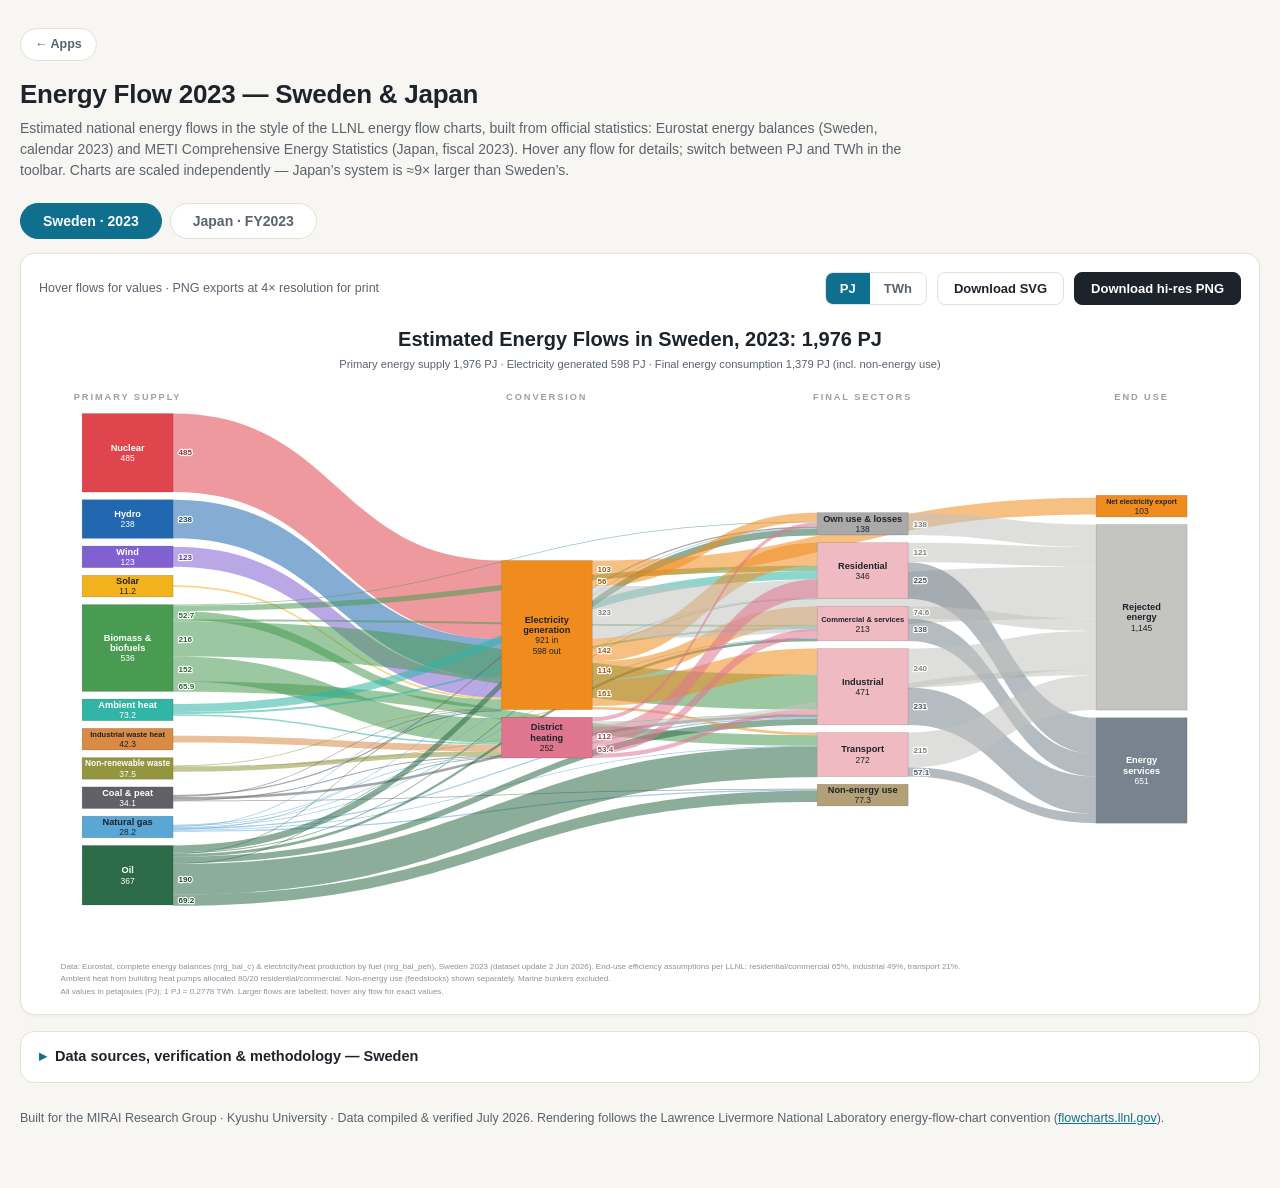
==== mirai-energy-sankey/index.html @ ab762c07 "Roman Selyanchyn — academic CV and static web projects Data-driven personal academic site: a CV gene" ====
<!DOCTYPE html>
<html lang="en">
<head>
<meta charset="UTF-8">
<meta name="viewport" content="width=device-width, initial-scale=1.0">
<title>Energy Flow 2023 — Sweden &amp; Japan · Sankey Diagrams</title>
<style>
  :root{
    --ink:#1d232a; --ink-soft:#5a636e; --bg:#f7f6f2; --card:#ffffff;
    --line:#e4e1d8; --accent:#0f6f8e;
    --f-ui:-apple-system,BlinkMacSystemFont,"Segoe UI",Roboto,"Helvetica Neue",Arial,sans-serif;
  }
  *{box-sizing:border-box;margin:0;padding:0}
  body{background:var(--bg);color:var(--ink);font-family:var(--f-ui);line-height:1.5;padding:28px 20px 60px}
  .wrap{max-width:1480px;margin:0 auto}
  header.page .back-link{
    display:inline-block;font-size:12.5px;font-weight:600;text-decoration:none;
    padding:6px 14px;border-radius:999px;border:1px solid var(--line);
    background:var(--card);color:var(--ink-soft);margin-bottom:14px;transition:all .15s;
  }
  header.page .back-link:hover{border-color:var(--accent);color:var(--accent)}
  header.page h1{font-size:26px;font-weight:700;letter-spacing:-.01em}
  header.page p.sub{color:var(--ink-soft);font-size:14px;margin-top:4px;max-width:900px}
  .tabs{display:flex;gap:8px;margin:22px 0 14px}
  .tabs button{
    font-family:var(--f-ui);font-size:14px;font-weight:600;padding:9px 22px;border-radius:999px;
    border:1px solid var(--line);background:var(--card);color:var(--ink-soft);cursor:pointer;
    transition:all .15s;
  }
  .tabs button:hover{border-color:var(--accent);color:var(--accent)}
  .tabs button.on{background:var(--accent);border-color:var(--accent);color:#fff}
  .panel{display:none}
  .panel.on{display:block}
  .card{background:var(--card);border:1px solid var(--line);border-radius:14px;padding:18px 18px 10px;box-shadow:0 1px 3px rgba(30,30,20,.05)}
  .toolbar{display:flex;gap:10px;align-items:center;justify-content:flex-end;margin-bottom:6px;flex-wrap:wrap}
  .toolbar .hint{margin-right:auto;color:var(--ink-soft);font-size:12.5px}
  .toolbar button{
    font-family:var(--f-ui);font-size:13px;font-weight:600;padding:8px 16px;border-radius:8px;cursor:pointer;
    border:1px solid var(--line);background:#fff;color:var(--ink);transition:all .15s;
  }
  .toolbar button.primary{background:var(--ink);color:#fff;border-color:var(--ink)}
  .toolbar button:hover{transform:translateY(-1px);box-shadow:0 2px 6px rgba(0,0,0,.12)}
  .units{display:inline-flex;border:1px solid var(--line);border-radius:8px;overflow:hidden}
  .units button{border:none;border-radius:0;padding:8px 14px;font-weight:600;color:var(--ink-soft);background:#fff}
  .units button:hover{transform:none;box-shadow:none;color:var(--accent)}
  .units button.on{background:var(--accent);color:#fff}
  svg.sankey{width:100%;height:auto;display:block}
  .tip{
    position:fixed;pointer-events:none;z-index:50;display:none;max-width:330px;
    background:rgba(22,26,30,.94);color:#fff;font-size:12.5px;line-height:1.45;
    padding:8px 11px;border-radius:8px;box-shadow:0 4px 14px rgba(0,0,0,.25);
  }
  .tip b{font-size:13px}
  details.method{margin-top:16px;background:var(--card);border:1px solid var(--line);border-radius:14px;padding:0}
  details.method summary{
    cursor:pointer;font-weight:600;font-size:14.5px;padding:14px 18px;list-style:none;display:flex;align-items:center;gap:8px;
  }
  details.method summary::before{content:"▸";transition:transform .15s;color:var(--accent)}
  details.method[open] summary::before{transform:rotate(90deg)}
  details.method .inner{padding:2px 22px 20px;font-size:13.5px;color:#333a42}
  details.method h3{font-size:13px;text-transform:uppercase;letter-spacing:.06em;color:var(--ink-soft);margin:16px 0 6px}
  details.method table{border-collapse:collapse;margin:6px 0 4px;font-size:13px}
  details.method td,details.method th{border:1px solid var(--line);padding:5px 12px;text-align:left}
  details.method th{background:#f3f1ea;font-weight:600}
  details.method td.num{text-align:right;font-variant-numeric:tabular-nums}
  details.method ul{margin:4px 0 4px 20px}
  details.method li{margin:3px 0}
  details.method a{color:var(--accent)}
  footer{margin-top:26px;color:var(--ink-soft);font-size:12.5px}
</style>
</head>
<body>
<div class="wrap">

<header class="page">
  <a class="back-link" href="../apps.html">&larr; Apps</a>
  <h1>Energy Flow 2023 — Sweden &amp; Japan</h1>
  <p class="sub">Estimated national energy flows in the style of the LLNL energy flow charts,
  built from official statistics: Eurostat energy balances (Sweden, calendar 2023) and METI
  Comprehensive Energy Statistics (Japan, fiscal 2023). Hover any flow for details; switch between
  PJ and TWh in the toolbar. Charts are scaled independently — Japan’s system is ≈9× larger than Sweden’s.</p>
</header>

<nav class="tabs">
  <button id="tab-se" class="on" onclick="showTab('se')">Sweden · 2023</button>
  <button id="tab-jp" onclick="showTab('jp')">Japan · FY2023</button>
</nav>

<!-- ═══════════ SWEDEN ═══════════ -->
<div class="panel on" id="panel-se">
  <div class="card">
    <div class="toolbar">
      <span class="hint">Hover flows for values · PNG exports at 4× resolution for print</span>
      <div class="units" role="group" aria-label="Units">
        <button class="unit-btn on" data-unit="PJ" onclick="setUnit('PJ')">PJ</button>
        <button class="unit-btn" data-unit="TWh" onclick="setUnit('TWh')">TWh</button>
      </div>
      <button onclick="downloadSVG('se')">Download SVG</button>
      <button class="primary" onclick="downloadPNG('se')">Download hi-res PNG</button>
    </div>
    <div id="chart-se"></div>
  </div>

  <details class="method">
    <summary>Data sources, verification &amp; methodology — Sweden</summary>
    <div class="inner">
      <h3>Sources</h3>
      <ul>
        <li>Eurostat, <a href="https://ec.europa.eu/eurostat/databrowser/view/nrg_bal_c/default/table" target="_blank">Complete energy balances (nrg_bal_c)</a>, Sweden, 2023, TJ — final consumption, transformation inputs, losses, trade.</li>
        <li>Eurostat, <a href="https://ec.europa.eu/eurostat/databrowser/view/nrg_bal_peh/default/table" target="_blank">Production of electricity and derived heat by fuel (nrg_bal_peh)</a>, Sweden, 2023, TJ.</li>
        <li>Values retrieved from the Eurostat API, dataset update of 2 June 2026.</li>
      </ul>
      <h3>Key verified figures</h3>
      <table>
        <tr><th>Quantity</th><th>Value</th><th>Check</th></tr>
        <tr><td>Gross electricity production</td><td class="num">597,935 TJ = 166.1 TWh</td><td>IEA: ~166 TWh ✓</td></tr>
        <tr><td>… of which nuclear / hydro / wind / solar</td><td class="num">48.5 / 66.2 / 34.2 / 3.1 TWh</td><td>Energimyndigheten ✓</td></tr>
        <tr><td>Net electricity export</td><td class="num">102,571 TJ = 28.5 TWh</td><td>Svenska kraftnät: ~29 TWh ✓</td></tr>
        <tr><td>Gross district-heat production</td><td class="num">217,869 TJ = 60.5 TWh</td><td>Energiföretagen: ~56–60 TWh ✓</td></tr>
        <tr><td>Final energy consumption (energy use)</td><td class="num">1,301,926 TJ = 1,302 PJ</td><td>internally balanced ✓</td></tr>
        <tr><td>Final consumption incl. non-energy use</td><td class="num">1,379,239 TJ = 1,379 PJ</td><td>internally balanced ✓</td></tr>
      </table>
      <p>Electricity balance closes exactly: 597,935 (gross) = 433,141 (final sectors) + 102,571 (net export)
      + 55,966 (own use &amp; grid losses) + 6,257 (to district-heat heat pumps). District heat closes exactly:
      217,869 = 192,612 (sectors) + 25,257 (own use &amp; distribution losses).</p>
      <h3>Comparison with the IEA energy Sankey (iea.org/sankey)</h3>
      <p>The IEA shows a total energy supply (TES) of 1,892 PJ for Sweden 2023 vs. 1,976 PJ here. The two
      agree almost perfectly where conventions coincide; the differences are accounting conventions, not data:</p>
      <ul>
        <li>Per fuel, IEA vs. this chart (PJ): biofuels &amp; waste 573.5 vs. 573.5 (identical); hydro 238.3 vs. 238.5;
        wind + solar + other 177.1 vs. 176.8; oil 373.5 vs. 367.5; gas 30.1 vs. 28.2.</li>
        <li><b>Nuclear:</b> IEA imputes a fixed 33% reactor efficiency (→ 529 PJ primary); Eurostat reports the
        actual Swedish reactor heat, ~36% (→ 485 PJ here). Both correspond to the same 48.5 TWh of electricity.</li>
        <li><b>Electricity exports:</b> the IEA headline TES nets out net exports (−103 PJ); this chart draws
        them as an explicit flow instead. IEA’s own by-source total is 1,983 PJ — within 0.3% of this chart.</li>
        <li><b>Coal:</b> IEA reports supply (62 PJ, incl. stock changes and the steelworks coke/blast-furnace-gas
        chain); this chart shows use (34 PJ) with the remainder inside “Own use &amp; losses”.</li>
      </ul>
      <h3>Methodology &amp; assumptions</h3>
      <ul>
        <li>Layout and end-use efficiencies follow LLNL conventions: residential &amp; commercial 65%, industry 49%, transport 21% (“energy services” vs. “rejected energy”).</li>
        <li>CHP fuel inputs are split between the electricity and district-heat boxes in proportion to each fuel’s gross electricity vs. heat output.</li>
        <li>“Commercial &amp; services” includes public services, agriculture, forestry and fishing.</li>
        <li>Ambient heat (73.2 PJ): 9.9 PJ enters district heating via large heat pumps (Eurostat); the 63.3 PJ captured by building heat pumps is reported by Eurostat under “non-specified” and is allocated here 80% residential / 20% commercial.</li>
        <li>“Industrial waste heat &amp; other” = Eurostat fuel class X9900 feeding district heating (flue-gas condensation, excess industrial heat).</li>
        <li>“Coal &amp; peat” includes manufactured gases (coke-oven/blast-furnace gas) and peat. “Biomass” includes renewable municipal waste and transport biofuels; non-renewable waste is shown separately.</li>
        <li>Refinery/energy-branch own use appears as “Own use &amp; losses”. Non-energy use (feedstocks, lubricants, bitumen) is shown as a separate terminal. International aviation is included in transport; marine bunkers are excluded (Eurostat convention).</li>
      </ul>
    </div>
  </details>
</div>

<!-- ═══════════ JAPAN ═══════════ -->
<div class="panel" id="panel-jp">
  <div class="card">
    <div class="toolbar">
      <span class="hint">Hover flows for values · PNG exports at 4× resolution for print</span>
      <div class="units" role="group" aria-label="Units">
        <button class="unit-btn on" data-unit="PJ" onclick="setUnit('PJ')">PJ</button>
        <button class="unit-btn" data-unit="TWh" onclick="setUnit('TWh')">TWh</button>
      </div>
      <button onclick="downloadSVG('jp')">Download SVG</button>
      <button class="primary" onclick="downloadPNG('jp')">Download hi-res PNG</button>
    </div>
    <div id="chart-jp"></div>
  </div>

  <details class="method">
    <summary>Data sources, verification &amp; methodology — Japan</summary>
    <div class="inner">
      <h3>Sources</h3>
      <ul>
        <li>METI / Agency for Natural Resources and Energy, <a href="https://www.enecho.meti.go.jp/statistics/total_energy/results.html" target="_blank">総合エネルギー統計 — Comprehensive Energy Statistics</a>, FY2023 energy balance table (確報, energy-unit table, TJ), file <code>stte_2023.xlsx</code>.</li>
        <li>Press release of 25 Apr 2025: <a href="https://www.meti.go.jp/press/2025/04/20250425004/20250425004.html" target="_blank">令和5年度（2023年度）エネルギー需給実績（確報）</a>.</li>
      </ul>
      <h3>Key verified figures</h3>
      <table>
        <tr><th>Quantity</th><th>Value</th><th>Check vs. METI</th></tr>
        <tr><td>Domestic primary energy supply (国内供給)</td><td class="num">17,557,652 TJ = 17,558 PJ</td><td>17,575 PJ (pre-revision) ✓</td></tr>
        <tr><td>Final energy consumption (incl. non-energy)</td><td class="num">11,509,459 TJ = 11,509 PJ</td><td>11,515 PJ ✓</td></tr>
        <tr><td>… households / transport / business &amp; industry</td><td class="num">1,697 / 2,780 / 7,032 PJ</td><td>1,702 / 2,780 / 7,033 PJ ✓</td></tr>
        <tr><td>Electricity generated (utility + auto, net of pumping)</td><td class="num">3,565,033 TJ ≈ 990 TWh</td><td>row #240000+#250000 ✓</td></tr>
      </table>
      <p>Electricity balance closes exactly: 3,565,033 = 3,150,952 (final sectors) + 194,699 (own use)
      + 175,617 (T&amp;D losses) + 3,629 (to heat supply) + 40,136 (statistical difference).</p>
      <h3>Comparison with the IEA energy Sankey (iea.org/sankey)</h3>
      <p>The IEA shows a total energy supply (TES) of 15,844 PJ for Japan (calendar 2023) vs. 17,558 PJ here
      (METI, fiscal 2023). The ≈1,714 PJ gap is fully explained by four convention differences —
      neither figure is wrong:</p>
      <ul>
        <li><b>Calorific basis (≈ +970 PJ):</b> METI books all fuels at gross calorific value (HHV);
        IEA uses net (LHV). This inflates gas ≈ +354 PJ, oil ≈ +409 PJ, coal ≈ +204 PJ relative to IEA.
        Japanese national statistics are always a few percent above IEA figures for this reason.</li>
        <li><b>Renewable electricity accounting (≈ +916 PJ):</b> METI converts hydro/solar/wind electricity
        to “primary equivalent” by dividing by the average fossil-plant efficiency (implied factor 41.8%:
        IEA hydro 271 PJ actual electricity vs. 648 PJ here). IEA counts these 1:1. Partly offset by nuclear
        (METI actual ~38.5% heat → 724 PJ vs. IEA fixed 33% → 917 PJ; −193 PJ) and geothermal (IEA imputes
        10% efficiency; −93 PJ).</li>
        <li><b>Recovered energy (≈ +273 PJ):</b> METI counts recovered industrial waste heat and electricity
        (未活用エネルギー) as primary supply; IEA does not.</li>
        <li><b>Fiscal vs. calendar year</b> plus LHV conversion of biomass/waste: the remainder (≈ −150 PJ).</li>
      </ul>
      <p>Consequence of the substitution method: ≈0.9 EJ of the “rejected energy” leaving the electricity box
      is an accounting artifact for hydro/solar/wind rather than physical waste heat — the same convention
      LLNL uses in its U.S. chart.</p>
      <h3>Methodology &amp; assumptions</h3>
      <ul>
        <li>Layout and end-use efficiencies follow LLNL conventions: residential &amp; commercial 65%, industry 49%, transport 21%.</li>
        <li>“Electricity generation” merges utility power (事業用発電, incl. pumped-storage losses) and auto-producers (自家用発電 — includes most rooftop/on-site solar PV).</li>
        <li>“Steam &amp; heat supply” merges industrial auto-steam boilers (自家用蒸気, 933 PJ) and district heat-supply business (熱供給, 32 PJ); its output flows mostly back to manufacturing.</li>
        <li>“Industrial” = manufacturing + agriculture, mining and construction (#610000+#620000); “Commercial &amp; services” = 業務他 (#650000).</li>
        <li>“Waste &amp; recovered energy” = 未活用エネルギー (refuse-fired power, waste tires/plastics, recovered industrial heat).</li>
        <li>City gas is shown inside the natural-gas band; the ≈163 PJ of LPG/refinery feed blended into city gas is allocated proportionally to the oil band’s deliveries.</li>
        <li>Non-energy use (naphtha and other feedstocks, 1,234 PJ) is a separate terminal. “Own use &amp; losses” bundles energy-industry own use (coke ovens, refineries), stock changes and the statistical difference.</li>
        <li>Nuclear, hydro, geothermal and PV inputs use METI primary-equivalent accounting (thermal input for nuclear/geothermal; generated electricity for hydro/PV/wind).</li>
      </ul>
    </div>
  </details>
</div>

<footer>
  Built for the MIRAI Research Group · Kyushu University · Data compiled &amp; verified July 2026.
  Rendering follows the Lawrence Livermore National Laboratory energy-flow-chart convention
  (<a href="https://flowcharts.llnl.gov" target="_blank" style="color:var(--accent)">flowcharts.llnl.gov</a>).
</footer>

</div>
<div class="tip" id="tip"></div>

<script>
"use strict";

/* ══════════════════════════════════════════════════════════════════
   DATA — all values in TJ, taken from official statistics.
   Sweden : Eurostat nrg_bal_c + nrg_bal_peh, geo=SE, 2023 (API, update 2026-06-02)
   Japan  : METI 総合エネルギー統計 FY2023 確報, energy-unit balance table (stte_2023.xlsx)
   Every node balances: sum(in) = sum(out) exactly (see methodology panels).
   ══════════════════════════════════════════════════════════════════ */

const COLORS = {
  nuclear:"#e0454e", hydro:"#2268b0", wind:"#8161d1", solar:"#f2b21c",
  geo:"#a2643a", bio:"#4a9b52", amb:"#31b5a6", wh:"#d98a45",
  wst:"#94953f", coal:"#606066", gas:"#5aa7d6", oil:"#2c6b47",
  elec:"#f08c1e", heat:"#e07590", own:"#a9a9a9",
  rej:"#c4c4c0", svc:"#77848f", ne:"#b3a077", exp:"#f08c1e"
};

const DATA = {

se: {
  title: "Estimated Energy Flows in Sweden, 2023",
  source: "Data: Eurostat, complete energy balances (nrg_bal_c) & electricity/heat production by fuel (nrg_bal_peh), Sweden 2023 (dataset update 2 Jun 2026). " +
          "End-use efficiency assumptions per LLNL: residential/commercial 65%, industrial 49%, transport 21%.",
  note: "Ambient heat from building heat pumps allocated 80/20 residential/commercial. Non-energy use (feedstocks) shown separately. Marine bunkers excluded.",
  file: "Sweden_Energy_Flow_2023",
  nodes: [
    {id:"nuclear", label:"Nuclear",                    col:0, color:COLORS.nuclear},
    {id:"hydro",   label:"Hydro",                      col:0, color:COLORS.hydro},
    {id:"wind",    label:"Wind",                       col:0, color:COLORS.wind},
    {id:"solar",   label:"Solar",                      col:0, color:COLORS.solar},
    {id:"bio",     label:"Biomass & biofuels",         col:0, color:COLORS.bio},
    {id:"amb",     label:"Ambient heat",               col:0, color:COLORS.amb},
    {id:"wh",      label:"Industrial waste heat",      col:0, color:COLORS.wh},
    {id:"wst",     label:"Non-renewable waste",        col:0, color:COLORS.wst},
    {id:"coal",    label:"Coal & peat",                col:0, color:COLORS.coal},
    {id:"gas",     label:"Natural gas",                col:0, color:COLORS.gas},
    {id:"oil",     label:"Oil",                        col:0, color:COLORS.oil},
    {id:"elec",    label:"Electricity generation",     col:1, color:COLORS.elec, box:true},
    {id:"dh",      label:"District heating",           col:1, color:COLORS.heat, box:true},
    {id:"own",     label:"Own use & losses",           col:2, color:COLORS.own,  box:true},
    {id:"res",     label:"Residential",                col:2, color:"#f0bac2", box:true, eff:0.65},
    {id:"com",     label:"Commercial & services",      col:2, color:"#f0bac2", box:true, eff:0.65},
    {id:"ind",     label:"Industrial",                 col:2, color:"#f0bac2", box:true, eff:0.49},
    {id:"tpt",     label:"Transport",                  col:2, color:"#f0bac2", box:true, eff:0.21},
    {id:"ne",      label:"Non-energy use",             col:2, color:COLORS.ne,  box:true, terminal:true},
    {id:"exp",     label:"Net electricity export",     col:3, color:COLORS.exp, box:true, terminal:true},
    {id:"rej",     label:"Rejected energy",            col:3, color:COLORS.rej, box:true, terminal:true},
    {id:"svc",     label:"Energy services",            col:3, color:COLORS.svc, box:true, terminal:true},
  ],
  flows: [
    ["nuclear","elec",484672], ["hydro","elec",238464], ["wind","elec",123282], ["solar","elec",11210],
    ["bio","elec",52682], ["bio","dh",152239], ["bio","res",34156], ["bio","com",12636],
    ["bio","ind",216275], ["bio","tpt",65926], ["bio","own",2078],
    ["amb","dh",9922], ["amb","res",50655], ["amb","com",12664],
    ["wh","dh",42257],
    ["wst","elec",5701], ["wst","dh",28067], ["wst","ind",3710],
    ["coal","elec",3002], ["coal","dh",6155], ["coal","ind",15959], ["coal","own",8118], ["coal","ne",870],
    ["gas","elec",603], ["gas","dh",3319], ["gas","res",972], ["gas","com",3212],
    ["gas","ind",8293], ["gas","tpt",600], ["gas","own",3882], ["gas","ne",7291],
    ["oil","elec",898], ["oil","dh",3489], ["oil","res",5554], ["oil","com",16821],
    ["oil","ind",39215], ["oil","tpt",189522], ["oil","own",42805], ["oil","ne",69152],
    ["elec","dh",6257], ["elec","res",142380], ["elec","com",114228], ["elec","ind",160650],
    ["elec","tpt",15883], ["elec","own",55966], ["elec","exp",102571], ["elec","rej",322579],
    ["dh","res",112108], ["dh","com",53443], ["dh","ind",27061], ["dh","own",25257], ["dh","rej",33836],
    ["own","rej",138106],
  ],
},

jp: {
  title: "Estimated Energy Flows in Japan, FY2023",
  source: "Data: METI Comprehensive Energy Statistics (総合エネルギー統計), FY2023 final energy balance table (確報, revised), energy-unit table in TJ. " +
          "End-use efficiency assumptions per LLNL: residential/commercial 65%, industrial 49%, transport 21%.",
  note: "Utility & auto-producer generation merged; pumped-storage losses inside electricity box. City-gas LPG feed allocated to the oil band. Non-energy use (naphtha etc.) shown separately.",
  file: "Japan_Energy_Flow_FY2023",
  nodes: [
    {id:"nuclear", label:"Nuclear",                    col:0, color:COLORS.nuclear},
    {id:"hydro",   label:"Hydro",                      col:0, color:COLORS.hydro},
    {id:"solar",   label:"Solar",                      col:0, color:COLORS.solar},
    {id:"wind",    label:"Wind",                       col:0, color:COLORS.wind},
    {id:"geo",     label:"Geothermal",                 col:0, color:COLORS.geo},
    {id:"bio",     label:"Biomass",                    col:0, color:COLORS.bio},
    {id:"wst",     label:"Waste & recovered energy",   col:0, color:COLORS.wst},
    {id:"coal",    label:"Coal",                       col:0, color:COLORS.coal},
    {id:"gas",     label:"Natural gas & city gas",     col:0, color:COLORS.gas},
    {id:"oil",     label:"Oil",                        col:0, color:COLORS.oil},
    {id:"elec",    label:"Electricity generation",     col:1, color:COLORS.elec, box:true},
    {id:"heat",    label:"Steam & heat supply",        col:1, color:COLORS.heat, box:true},
    {id:"own",     label:"Own use & losses",           col:2, color:COLORS.own,  box:true},
    {id:"res",     label:"Residential",                col:2, color:"#f0bac2", box:true, eff:0.65},
    {id:"com",     label:"Commercial & services",      col:2, color:"#f0bac2", box:true, eff:0.65},
    {id:"ind",     label:"Industrial",                 col:2, color:"#f0bac2", box:true, eff:0.49},
    {id:"tpt",     label:"Transport",                  col:2, color:"#f0bac2", box:true, eff:0.21},
    {id:"ne",      label:"Non-energy use",             col:2, color:COLORS.ne,  box:true, terminal:true},
    {id:"rej",     label:"Rejected energy",            col:3, color:COLORS.rej, box:true, terminal:true},
    {id:"svc",     label:"Energy services",            col:3, color:COLORS.svc, box:true, terminal:true},
  ],
  flows: [
    ["nuclear","elec",724001], ["hydro","elec",647815],
    ["solar","elec",830836], ["solar","com",659], ["solar","res",4797],
    ["wind","elec",90344], ["geo","elec",29383],
    ["bio","elec",301793], ["bio","heat",176018], ["bio","ind",529], ["bio","com",2978], ["bio","own",20743],
    ["wst","elec",319231], ["wst","heat",200387], ["wst","ind",31260], ["wst","own",4216],
    ["coal","elec",2760743], ["coal","heat",249404], ["coal","ind",1077921], ["coal","com",5275],
    ["coal","tpt",29], ["coal","ne",16241], ["coal","own",178232],
    ["gas","elec",2419929], ["gas","heat",235477], ["gas","ind",277835], ["gas","com",316421],
    ["gas","res",367715], ["gas","tpt",650], ["gas","ne",8891], ["gas","own",6],
    ["oil","elec",446649], ["oil","heat",285122], ["oil","ind",733474], ["oil","com",371298],
    ["oil","res",422505], ["oil","tpt",2683993], ["oil","ne",1208767], ["oil","own",106086],
    ["elec","heat",3629], ["elec","res",900865], ["elec","com",1034599], ["elec","ind",1156030],
    ["elec","tpt",59458], ["elec","own",410452], ["elec","rej",5005691],
    ["heat","ind",785456], ["heat","com",40818], ["heat","res",995], ["heat","rej",322768],
    ["own","rej",719735],
  ],
},
};

/* ══════════════ derived flows: sectors → services / rejected ══════════════ */
for (const key of ["se","jp"]) {
  const d = DATA[key];
  const inflow = {};
  d.flows.forEach(([s,t,v]) => { inflow[t] = (inflow[t]||0) + v; });
  d.nodes.filter(n => n.eff).forEach(n => {
    const tot = inflow[n.id] || 0;
    const svc = Math.round(tot * n.eff);
    d.flows.push([n.id,"svc",svc]);
    d.flows.push([n.id,"rej",tot - svc]);
  });
}

/* ══════════════════════════ LAYOUT + RENDER ══════════════════════════ */

const W = 1560, H = 900;
const CHART_TOP = 132, CHART_BOT = 772;
const COL_X   = {0: 56, 1: 600, 2: 1010, 3: 1372};
const BOX_W   = 118;
const GAP     = 10;
const MIN_H   = 28;
const FONT    = '"Helvetica Neue", Helvetica, Arial, sans-serif';

let UNIT = "PJ";                                     // "PJ" | "TWh"
const conv = tj => UNIT === "PJ" ? tj/1000 : tj/3600;
function fmtV(tj) {                                  // bare number, adaptive decimals
  const v = conv(tj);
  const d = v >= 100 ? 0 : v >= 1 ? 1 : 2;
  return v.toLocaleString("en-US", {maximumFractionDigits: d});
}
const fmtU = tj => fmtV(tj) + " " + UNIT;            // number + unit

function textColor(hex) {                            // black or white text on a box
  const r = parseInt(hex.slice(1,3),16), g = parseInt(hex.slice(3,5),16), b = parseInt(hex.slice(5,7),16);
  return (0.299*r + 0.587*g + 0.114*b)/255 > 0.55 ? "#1d232a" : "#ffffff";
}
function shade(hex, f) {                             // darken flow-label colors for readability
  const c = i => Math.round(parseInt(hex.slice(i,i+2),16)*(1-f));
  return "#" + [c(1),c(3),c(5)].map(v => v.toString(16).padStart(2,"0")).join("");
}
function wrapName(label) {                           // split long names into two balanced lines
  if (label.length <= 14 || !label.includes(" ")) return [label];
  const words = label.split(" ");
  let best = 1, bestDiff = 1e9;
  for (let i = 1; i < words.length; i++) {
    const a = words.slice(0,i).join(" ").length, b = words.slice(i).join(" ").length;
    if (Math.abs(a-b) < bestDiff) { bestDiff = Math.abs(a-b); best = i; }
  }
  return [words.slice(0,best).join(" "), words.slice(best).join(" ")];
}

function layout(d) {
  const nodes = {}; d.nodes.forEach((n,i) => nodes[n.id] = {...n, order:i, in:0, out:0});
  d.flows.forEach(([s,t,v]) => { nodes[s].out += v; nodes[t].in += v; });

  const cols = [0,1,2,3].map(c => d.nodes.filter(n => n.col===c).map(n => nodes[n.id]));
  const avail = CHART_BOT - CHART_TOP;

  // initial scale from busiest column, then shrink until min-height boxes fit everywhere
  let scale = Infinity;
  cols.forEach(list => {
    if (!list.length) return;
    const tot = list.reduce((a,n) => a + Math.max(n.in, n.out), 0);
    scale = Math.min(scale, (avail - GAP*(list.length-1)) / tot);
  });
  for (let iter = 0; iter < 100; iter++) {
    const overflow = cols.some(list =>
      list.reduce((a,n) => a + Math.max(MIN_H, Math.max(n.in,n.out)*scale), 0) + GAP*(list.length-1) > avail);
    if (!overflow) break;
    scale *= 0.98;
  }

  // vertical stacking per column, centered
  cols.forEach(list => {
    const tot = list.reduce((a,n) => a + Math.max(MIN_H, Math.max(n.in,n.out)*scale), 0) + GAP*(list.length-1);
    let y = CHART_TOP + (avail - tot) / 2;
    list.forEach(n => {
      n.h = Math.max(MIN_H, Math.max(n.in, n.out) * scale);
      n.y = y; y += n.h + GAP;
      n.x = COL_X[n.col];
    });
  });

  // flow geometry: stacks centered on each box edge, ordered by the other endpoint's y
  const flows = d.flows.map(([s,t,v]) => ({s:nodes[s], t:nodes[t], v, h:Math.max(1, v*scale)}));
  const outCur = {}, inCur = {};
  Object.values(nodes).forEach(n => {
    outCur[n.id] = n.y + Math.max(0, (n.h - n.out*scale)/2);
    inCur[n.id]  = n.y + Math.max(0, (n.h - n.in *scale)/2);
  });
  Object.values(nodes).forEach(n => {
    flows.filter(f => f.s===n).sort((a,b) => (a.t.y - b.t.y) || (a.t.col - b.t.col))
      .forEach(f => { f.y0 = outCur[n.id]; outCur[n.id] += f.h; });
  });
  Object.values(nodes).forEach(n => {
    flows.filter(f => f.t===n).sort((a,b) => (a.s.y - b.s.y) || (a.s.col - b.s.col))
      .forEach(f => { f.y1 = inCur[n.id]; inCur[n.id] += f.h; });
  });
  return {nodes, flows, scale};
}

function esc(s){ return String(s).replace(/&/g,"&amp;").replace(/</g,"&lt;"); }

function render(key) {
  const d = DATA[key];
  const {nodes, flows} = layout(d);

  // headline totals, computed from the flows themselves (always consistent)
  // useful output of a conversion box = outflows minus what it sends to Rejected energy
  const rejOut = {};
  d.flows.forEach(([s,t,v]) => { if (t==="rej") rejOut[s] = (rejOut[s]||0) + v; });
  const P = d.nodes.filter(n => n.col===0).reduce((a,n) => a + nodes[n.id].out, 0);
  const E = nodes.elec.out - (rejOut.elec || 0);
  const F = ["res","com","ind","tpt","ne"].reduce((a,id) => a + (nodes[id] ? nodes[id].in : 0), 0);

  const parts = [];
  parts.push(`<svg class="sankey" id="svg-${key}" viewBox="0 0 ${W} ${H}" width="${W}" height="${H}" xmlns="http://www.w3.org/2000/svg" font-family='${FONT}'>`);
  parts.push(`<rect x="0" y="0" width="${W}" height="${H}" fill="#ffffff"/>`);

  // header — identical structure for both countries
  parts.push(`<text x="${W/2}" y="46" font-size="26" font-weight="700" fill="#1d232a" text-anchor="middle">${esc(d.title)}: ${fmtU(P)}</text>`);
  parts.push(`<text x="${W/2}" y="74" font-size="14.5" fill="#5a636e" text-anchor="middle">Primary energy supply ${fmtU(P)}  ·  Electricity generated ${fmtU(E)}  ·  Final energy consumption ${fmtU(F)} (incl. non-energy use)</text>`);

  // column headers
  [["PRIMARY SUPPLY",0],["CONVERSION",1],["FINAL SECTORS",2],["END USE",3]].forEach(([t,c]) => parts.push(
    `<text x="${COL_X[c]+BOX_W/2}" y="${CHART_TOP-16}" font-size="12" font-weight="700" letter-spacing="2.5" fill="#9aa0a8" text-anchor="middle">${t}</text>`));

  // flows (behind boxes); collect value-label positions for flows thick enough
  const flowLabels = [];
  flows.forEach(f => {
    const x0 = f.s.x + BOX_W, x1 = f.t.x;
    const ya = f.y0, yb = f.y0 + f.h, yc = f.y1, yd = f.y1 + f.h;
    const mx = (x0 + x1) / 2;
    const path = `M${x0},${ya} C${mx},${ya} ${mx},${yc} ${x1},${yc} L${x1},${yd} C${mx},${yd} ${mx},${yb} ${x0},${yb} Z`;
    let color = f.s.color;
    if (f.t.id==="svc") color = COLORS.svc;
    if (f.t.id==="rej") color = COLORS.rej;
    if (f.s.id==="own") color = COLORS.rej;
    const tipTitle = `${f.s.label} → ${f.t.label}`;
    parts.push(`<path d="${path}" fill="${color}" opacity="0.55" data-tip="${esc(tipTitle)}|${tipBoth(f.v)}" class="flow"/>`);
    if (f.h >= 11) flowLabels.push({x:x0+7, y:ya+f.h/2+3.5, v:f.v, c:shade(color,0.35)});
  });

  // boxes with name + value inside (LLNL style)
  Object.values(nodes).forEach(n => {
    const tp = Math.max(n.in, n.out);
    const tc = textColor(n.color);
    parts.push(`<rect x="${n.x}" y="${n.y}" width="${BOX_W}" height="${n.h}" fill="${n.color}" stroke="#00000038" stroke-width="0.8" data-tip="${esc(n.label)}|${tipBoth(tp)}" class="nodeRect"/>`);
    const cx = n.x + BOX_W/2;
    const isConv = (n.id==="elec" || n.id==="heat" || n.id==="dh");
    const nameLines = (n.h >= 52) ? wrapName(n.label) : [n.label];
    const valLines  = (isConv && n.h >= 66) ? [`${fmtV(n.in)} in`, `${fmtV(n.out - (rejOut[n.id]||0))} out`] : [fmtV(tp)];
    const fs = Math.min(12, 205 / Math.max(...nameLines.map(l => l.length)));
    const lh = 13.5;
    const all = nameLines.length + valLines.length;
    let ty = n.y + n.h/2 - (all-1)*lh/2 + 4;
    nameLines.forEach(l => { parts.push(`<text x="${cx}" y="${ty}" font-size="${fs.toFixed(1)}" font-weight="700" fill="${tc}" text-anchor="middle">${esc(l)}</text>`); ty += lh; });
    valLines.forEach(l => { parts.push(`<text x="${cx}" y="${ty}" font-size="11" fill="${tc}" text-anchor="middle">${l}</text>`); ty += lh; });
  });

  // flow value labels on top, with white halo
  flowLabels.forEach(L => parts.push(
    `<text x="${L.x}" y="${L.y}" font-size="10.5" font-weight="600" fill="${L.c}" paint-order="stroke" stroke="#ffffff" stroke-width="3" stroke-linejoin="round">${fmtV(L.v)}</text>`));

  // source lines
  parts.push(`<text x="28" y="${H-46}" font-size="10.5" fill="#8b9199">${esc(d.source)}</text>`);
  parts.push(`<text x="28" y="${H-30}" font-size="10.5" fill="#8b9199">${esc(d.note)}</text>`);
  parts.push(`<text x="28" y="${H-14}" font-size="10.5" fill="#8b9199">All values in ${UNIT === "PJ" ? "petajoules (PJ); 1 PJ = 0.2778 TWh" : "terawatt-hours (TWh); 1 TWh = 3.6 PJ"}. Larger flows are labelled; hover any flow for exact values.</text>`);

  parts.push(`</svg>`);
  document.getElementById("chart-"+key).innerHTML = parts.join("");
  attachTips(key);
}

function tipBoth(tj) {   // tooltip always shows both units
  const pj  = (tj/1000).toLocaleString("en-US", {maximumFractionDigits: tj >= 100000 ? 0 : 1});
  const twh = (tj/3600).toLocaleString("en-US", {maximumFractionDigits: tj >= 360000 ? 0 : 1});
  return `${pj} PJ  ·  ${twh} TWh`;
}

function setUnit(u) {
  UNIT = u;
  document.querySelectorAll(".unit-btn").forEach(b => b.classList.toggle("on", b.dataset.unit === u));
  render("se"); render("jp");
}

/* ══════════════════════════ tooltips ══════════════════════════ */
const tip = document.getElementById("tip");
function attachTips(key) {
  document.querySelectorAll(`#svg-${key} [data-tip]`).forEach(el => {
    el.addEventListener("mousemove", e => {
      const [t,v] = el.getAttribute("data-tip").split("|");
      tip.innerHTML = `<b>${t}</b><br>${v}`;
      tip.style.display = "block";
      const px = Math.min(e.clientX + 14, window.innerWidth - 340);
      tip.style.left = px + "px";
      tip.style.top  = (e.clientY + 16) + "px";
      if (el.classList.contains("flow")) el.setAttribute("opacity","0.85");
    });
    el.addEventListener("mouseleave", () => {
      tip.style.display = "none";
      if (el.classList.contains("flow")) el.setAttribute("opacity","0.52");
    });
  });
}

/* ══════════════════════════ export ══════════════════════════ */
function svgString(key) {
  const svg = document.getElementById("svg-"+key).cloneNode(true);
  svg.removeAttribute("class");
  return '<?xml version="1.0" encoding="UTF-8"?>\n' + new XMLSerializer().serializeToString(svg);
}
function triggerDownload(url, name) {
  const a = document.createElement("a");
  a.href = url; a.download = name;
  document.body.appendChild(a); a.click(); a.remove();
}
function downloadSVG(key) {
  const blob = new Blob([svgString(key)], {type:"image/svg+xml;charset=utf-8"});
  const url = URL.createObjectURL(blob);
  triggerDownload(url, DATA[key].file + ".svg");
  setTimeout(() => URL.revokeObjectURL(url), 4000);
}
function downloadPNG(key, scale = 4) {
  const blob = new Blob([svgString(key)], {type:"image/svg+xml;charset=utf-8"});
  const url = URL.createObjectURL(blob);
  const img = new Image();
  img.onload = () => {
    const canvas = document.createElement("canvas");
    canvas.width = W * scale; canvas.height = H * scale;
    const ctx = canvas.getContext("2d");
    ctx.fillStyle = "#ffffff";
    ctx.fillRect(0, 0, canvas.width, canvas.height);
    ctx.drawImage(img, 0, 0, canvas.width, canvas.height);
    URL.revokeObjectURL(url);
    canvas.toBlob(b => {
      const u = URL.createObjectURL(b);
      triggerDownload(u, DATA[key].file + "_" + (W*scale) + "px.png");
      setTimeout(() => URL.revokeObjectURL(u), 4000);
    }, "image/png");
  };
  img.onerror = () => { URL.revokeObjectURL(url); alert("PNG export failed — try the SVG download instead."); };
  img.src = url;
}

/* ══════════════════════════ tabs ══════════════════════════ */
function showTab(key) {
  tip.style.display = "none";
  ["se","jp"].forEach(k => {
    document.getElementById("panel-"+k).classList.toggle("on", k===key);
    document.getElementById("tab-"+k).classList.toggle("on", k===key);
  });
}
window.addEventListener("scroll", () => { tip.style.display = "none"; }, {passive:true});

render("se");
render("jp");
</script>
</body>
</html>
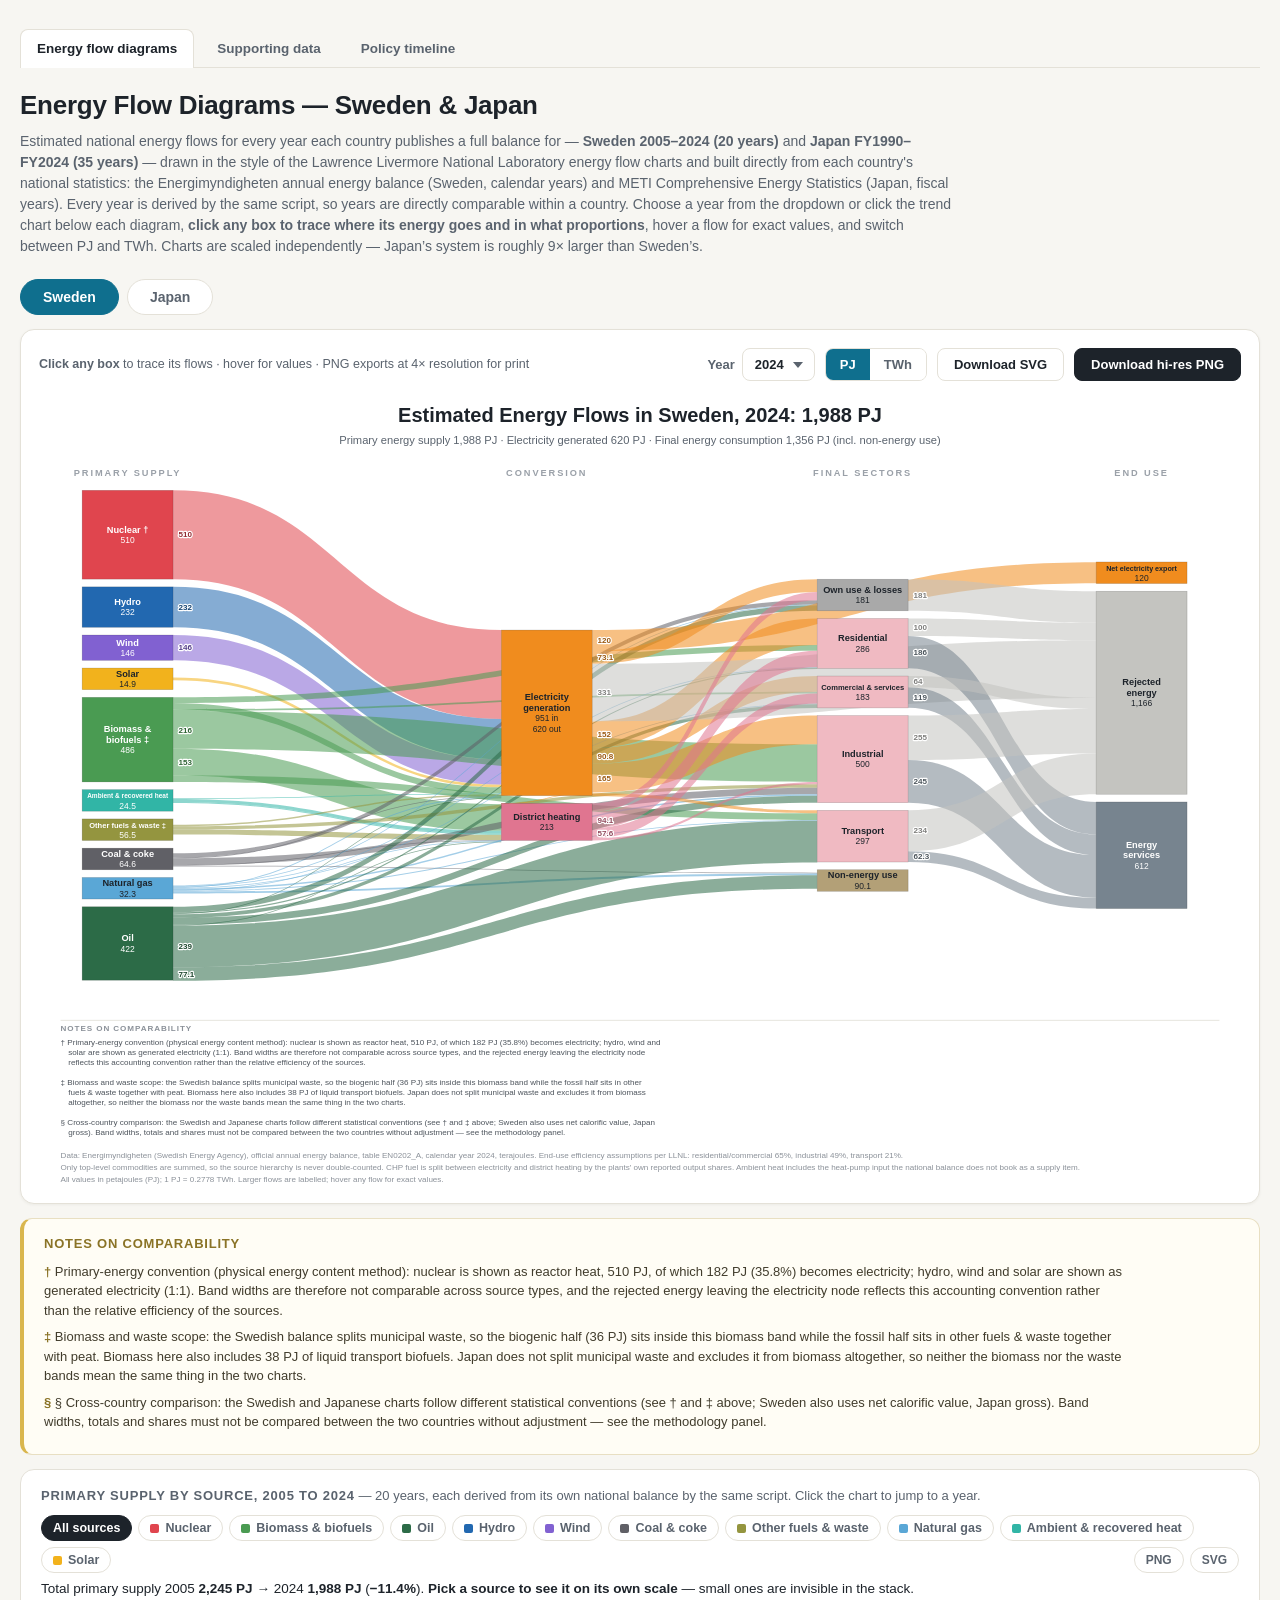
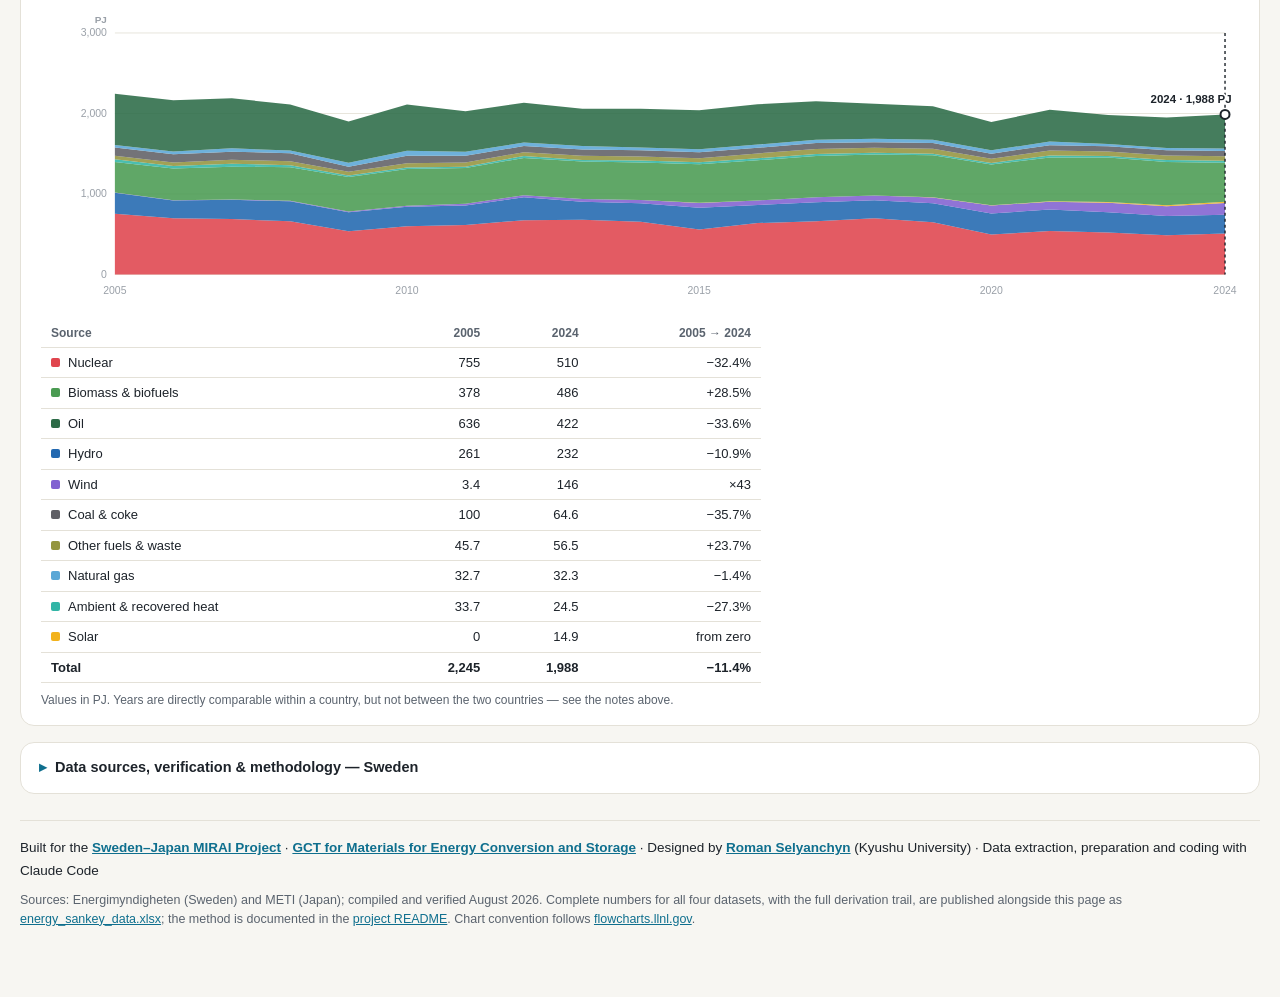
==== commit b4179896: "Bring the mirrored Sankey pages up to date (Jul build -> 16 Aug) The CV was serving a July single-ye" ====
--- a/mirai-energy-sankey/index.html
+++ b/mirai-energy-sankey/index.html
@@ -2,605 +2,12 @@
 <html lang="en">
 <head>
 <meta charset="UTF-8">
-<meta name="viewport" content="width=device-width, initial-scale=1.0">
-<title>Energy Flow 2023 — Sweden &amp; Japan · Sankey Diagrams</title>
-<style>
-  :root{
-    --ink:#1d232a; --ink-soft:#5a636e; --bg:#f7f6f2; --card:#ffffff;
-    --line:#e4e1d8; --accent:#0f6f8e;
-    --f-ui:-apple-system,BlinkMacSystemFont,"Segoe UI",Roboto,"Helvetica Neue",Arial,sans-serif;
-  }
-  *{box-sizing:border-box;margin:0;padding:0}
-  body{background:var(--bg);color:var(--ink);font-family:var(--f-ui);line-height:1.5;padding:28px 20px 60px}
-  .wrap{max-width:1480px;margin:0 auto}
-  header.page .back-link{
-    display:inline-block;font-size:12.5px;font-weight:600;text-decoration:none;
-    padding:6px 14px;border-radius:999px;border:1px solid var(--line);
-    background:var(--card);color:var(--ink-soft);margin-bottom:14px;transition:all .15s;
-  }
-  header.page .back-link:hover{border-color:var(--accent);color:var(--accent)}
-  header.page h1{font-size:26px;font-weight:700;letter-spacing:-.01em}
-  header.page p.sub{color:var(--ink-soft);font-size:14px;margin-top:4px;max-width:900px}
-  .tabs{display:flex;gap:8px;margin:22px 0 14px}
-  .tabs button{
-    font-family:var(--f-ui);font-size:14px;font-weight:600;padding:9px 22px;border-radius:999px;
-    border:1px solid var(--line);background:var(--card);color:var(--ink-soft);cursor:pointer;
-    transition:all .15s;
-  }
-  .tabs button:hover{border-color:var(--accent);color:var(--accent)}
-  .tabs button.on{background:var(--accent);border-color:var(--accent);color:#fff}
-  .panel{display:none}
-  .panel.on{display:block}
-  .card{background:var(--card);border:1px solid var(--line);border-radius:14px;padding:18px 18px 10px;box-shadow:0 1px 3px rgba(30,30,20,.05)}
-  .toolbar{display:flex;gap:10px;align-items:center;justify-content:flex-end;margin-bottom:6px;flex-wrap:wrap}
-  .toolbar .hint{margin-right:auto;color:var(--ink-soft);font-size:12.5px}
-  .toolbar button{
-    font-family:var(--f-ui);font-size:13px;font-weight:600;padding:8px 16px;border-radius:8px;cursor:pointer;
-    border:1px solid var(--line);background:#fff;color:var(--ink);transition:all .15s;
-  }
-  .toolbar button.primary{background:var(--ink);color:#fff;border-color:var(--ink)}
-  .toolbar button:hover{transform:translateY(-1px);box-shadow:0 2px 6px rgba(0,0,0,.12)}
-  .units{display:inline-flex;border:1px solid var(--line);border-radius:8px;overflow:hidden}
-  .units button{border:none;border-radius:0;padding:8px 14px;font-weight:600;color:var(--ink-soft);background:#fff}
-  .units button:hover{transform:none;box-shadow:none;color:var(--accent)}
-  .units button.on{background:var(--accent);color:#fff}
-  svg.sankey{width:100%;height:auto;display:block}
-  .tip{
-    position:fixed;pointer-events:none;z-index:50;display:none;max-width:330px;
-    background:rgba(22,26,30,.94);color:#fff;font-size:12.5px;line-height:1.45;
-    padding:8px 11px;border-radius:8px;box-shadow:0 4px 14px rgba(0,0,0,.25);
-  }
-  .tip b{font-size:13px}
-  details.method{margin-top:16px;background:var(--card);border:1px solid var(--line);border-radius:14px;padding:0}
-  details.method summary{
-    cursor:pointer;font-weight:600;font-size:14.5px;padding:14px 18px;list-style:none;display:flex;align-items:center;gap:8px;
-  }
-  details.method summary::before{content:"▸";transition:transform .15s;color:var(--accent)}
-  details.method[open] summary::before{transform:rotate(90deg)}
-  details.method .inner{padding:2px 22px 20px;font-size:13.5px;color:#333a42}
-  details.method h3{font-size:13px;text-transform:uppercase;letter-spacing:.06em;color:var(--ink-soft);margin:16px 0 6px}
-  details.method table{border-collapse:collapse;margin:6px 0 4px;font-size:13px}
-  details.method td,details.method th{border:1px solid var(--line);padding:5px 12px;text-align:left}
-  details.method th{background:#f3f1ea;font-weight:600}
-  details.method td.num{text-align:right;font-variant-numeric:tabular-nums}
-  details.method ul{margin:4px 0 4px 20px}
-  details.method li{margin:3px 0}
-  details.method a{color:var(--accent)}
-  footer{margin-top:26px;color:var(--ink-soft);font-size:12.5px}
-</style>
+<meta http-equiv="refresh" content="0; url=energy_sankey.html">
+<title>Energy Flow Diagrams — Sweden &amp; Japan</title>
+<link rel="canonical" href="energy_sankey.html">
 </head>
 <body>
-<div class="wrap">
-
-<header class="page">
-  <a class="back-link" href="../apps.html">&larr; Apps</a>
-  <h1>Energy Flow 2023 — Sweden &amp; Japan</h1>
-  <p class="sub">Estimated national energy flows in the style of the LLNL energy flow charts,
-  built from official statistics: Eurostat energy balances (Sweden, calendar 2023) and METI
-  Comprehensive Energy Statistics (Japan, fiscal 2023). Hover any flow for details; switch between
-  PJ and TWh in the toolbar. Charts are scaled independently — Japan’s system is ≈9× larger than Sweden’s.</p>
-</header>
-
-<nav class="tabs">
-  <button id="tab-se" class="on" onclick="showTab('se')">Sweden · 2023</button>
-  <button id="tab-jp" onclick="showTab('jp')">Japan · FY2023</button>
-</nav>
-
-<!-- ═══════════ SWEDEN ═══════════ -->
-<div class="panel on" id="panel-se">
-  <div class="card">
-    <div class="toolbar">
-      <span class="hint">Hover flows for values · PNG exports at 4× resolution for print</span>
-      <div class="units" role="group" aria-label="Units">
-        <button class="unit-btn on" data-unit="PJ" onclick="setUnit('PJ')">PJ</button>
-        <button class="unit-btn" data-unit="TWh" onclick="setUnit('TWh')">TWh</button>
-      </div>
-      <button onclick="downloadSVG('se')">Download SVG</button>
-      <button class="primary" onclick="downloadPNG('se')">Download hi-res PNG</button>
-    </div>
-    <div id="chart-se"></div>
-  </div>
-
-  <details class="method">
-    <summary>Data sources, verification &amp; methodology — Sweden</summary>
-    <div class="inner">
-      <h3>Sources</h3>
-      <ul>
-        <li>Eurostat, <a href="https://ec.europa.eu/eurostat/databrowser/view/nrg_bal_c/default/table" target="_blank">Complete energy balances (nrg_bal_c)</a>, Sweden, 2023, TJ — final consumption, transformation inputs, losses, trade.</li>
-        <li>Eurostat, <a href="https://ec.europa.eu/eurostat/databrowser/view/nrg_bal_peh/default/table" target="_blank">Production of electricity and derived heat by fuel (nrg_bal_peh)</a>, Sweden, 2023, TJ.</li>
-        <li>Values retrieved from the Eurostat API, dataset update of 2 June 2026.</li>
-      </ul>
-      <h3>Key verified figures</h3>
-      <table>
-        <tr><th>Quantity</th><th>Value</th><th>Check</th></tr>
-        <tr><td>Gross electricity production</td><td class="num">597,935 TJ = 166.1 TWh</td><td>IEA: ~166 TWh ✓</td></tr>
-        <tr><td>… of which nuclear / hydro / wind / solar</td><td class="num">48.5 / 66.2 / 34.2 / 3.1 TWh</td><td>Energimyndigheten ✓</td></tr>
-        <tr><td>Net electricity export</td><td class="num">102,571 TJ = 28.5 TWh</td><td>Svenska kraftnät: ~29 TWh ✓</td></tr>
-        <tr><td>Gross district-heat production</td><td class="num">217,869 TJ = 60.5 TWh</td><td>Energiföretagen: ~56–60 TWh ✓</td></tr>
-        <tr><td>Final energy consumption (energy use)</td><td class="num">1,301,926 TJ = 1,302 PJ</td><td>internally balanced ✓</td></tr>
-        <tr><td>Final consumption incl. non-energy use</td><td class="num">1,379,239 TJ = 1,379 PJ</td><td>internally balanced ✓</td></tr>
-      </table>
-      <p>Electricity balance closes exactly: 597,935 (gross) = 433,141 (final sectors) + 102,571 (net export)
-      + 55,966 (own use &amp; grid losses) + 6,257 (to district-heat heat pumps). District heat closes exactly:
-      217,869 = 192,612 (sectors) + 25,257 (own use &amp; distribution losses).</p>
-      <h3>Comparison with the IEA energy Sankey (iea.org/sankey)</h3>
-      <p>The IEA shows a total energy supply (TES) of 1,892 PJ for Sweden 2023 vs. 1,976 PJ here. The two
-      agree almost perfectly where conventions coincide; the differences are accounting conventions, not data:</p>
-      <ul>
-        <li>Per fuel, IEA vs. this chart (PJ): biofuels &amp; waste 573.5 vs. 573.5 (identical); hydro 238.3 vs. 238.5;
-        wind + solar + other 177.1 vs. 176.8; oil 373.5 vs. 367.5; gas 30.1 vs. 28.2.</li>
-        <li><b>Nuclear:</b> IEA imputes a fixed 33% reactor efficiency (→ 529 PJ primary); Eurostat reports the
-        actual Swedish reactor heat, ~36% (→ 485 PJ here). Both correspond to the same 48.5 TWh of electricity.</li>
-        <li><b>Electricity exports:</b> the IEA headline TES nets out net exports (−103 PJ); this chart draws
-        them as an explicit flow instead. IEA’s own by-source total is 1,983 PJ — within 0.3% of this chart.</li>
-        <li><b>Coal:</b> IEA reports supply (62 PJ, incl. stock changes and the steelworks coke/blast-furnace-gas
-        chain); this chart shows use (34 PJ) with the remainder inside “Own use &amp; losses”.</li>
-      </ul>
-      <h3>Methodology &amp; assumptions</h3>
-      <ul>
-        <li>Layout and end-use efficiencies follow LLNL conventions: residential &amp; commercial 65%, industry 49%, transport 21% (“energy services” vs. “rejected energy”).</li>
-        <li>CHP fuel inputs are split between the electricity and district-heat boxes in proportion to each fuel’s gross electricity vs. heat output.</li>
-        <li>“Commercial &amp; services” includes public services, agriculture, forestry and fishing.</li>
-        <li>Ambient heat (73.2 PJ): 9.9 PJ enters district heating via large heat pumps (Eurostat); the 63.3 PJ captured by building heat pumps is reported by Eurostat under “non-specified” and is allocated here 80% residential / 20% commercial.</li>
-        <li>“Industrial waste heat &amp; other” = Eurostat fuel class X9900 feeding district heating (flue-gas condensation, excess industrial heat).</li>
-        <li>“Coal &amp; peat” includes manufactured gases (coke-oven/blast-furnace gas) and peat. “Biomass” includes renewable municipal waste and transport biofuels; non-renewable waste is shown separately.</li>
-        <li>Refinery/energy-branch own use appears as “Own use &amp; losses”. Non-energy use (feedstocks, lubricants, bitumen) is shown as a separate terminal. International aviation is included in transport; marine bunkers are excluded (Eurostat convention).</li>
-      </ul>
-    </div>
-  </details>
-</div>
-
-<!-- ═══════════ JAPAN ═══════════ -->
-<div class="panel" id="panel-jp">
-  <div class="card">
-    <div class="toolbar">
-      <span class="hint">Hover flows for values · PNG exports at 4× resolution for print</span>
-      <div class="units" role="group" aria-label="Units">
-        <button class="unit-btn on" data-unit="PJ" onclick="setUnit('PJ')">PJ</button>
-        <button class="unit-btn" data-unit="TWh" onclick="setUnit('TWh')">TWh</button>
-      </div>
-      <button onclick="downloadSVG('jp')">Download SVG</button>
-      <button class="primary" onclick="downloadPNG('jp')">Download hi-res PNG</button>
-    </div>
-    <div id="chart-jp"></div>
-  </div>
-
-  <details class="method">
-    <summary>Data sources, verification &amp; methodology — Japan</summary>
-    <div class="inner">
-      <h3>Sources</h3>
-      <ul>
-        <li>METI / Agency for Natural Resources and Energy, <a href="https://www.enecho.meti.go.jp/statistics/total_energy/results.html" target="_blank">総合エネルギー統計 — Comprehensive Energy Statistics</a>, FY2023 energy balance table (確報, energy-unit table, TJ), file <code>stte_2023.xlsx</code>.</li>
-        <li>Press release of 25 Apr 2025: <a href="https://www.meti.go.jp/press/2025/04/20250425004/20250425004.html" target="_blank">令和5年度（2023年度）エネルギー需給実績（確報）</a>.</li>
-      </ul>
-      <h3>Key verified figures</h3>
-      <table>
-        <tr><th>Quantity</th><th>Value</th><th>Check vs. METI</th></tr>
-        <tr><td>Domestic primary energy supply (国内供給)</td><td class="num">17,557,652 TJ = 17,558 PJ</td><td>17,575 PJ (pre-revision) ✓</td></tr>
-        <tr><td>Final energy consumption (incl. non-energy)</td><td class="num">11,509,459 TJ = 11,509 PJ</td><td>11,515 PJ ✓</td></tr>
-        <tr><td>… households / transport / business &amp; industry</td><td class="num">1,697 / 2,780 / 7,032 PJ</td><td>1,702 / 2,780 / 7,033 PJ ✓</td></tr>
-        <tr><td>Electricity generated (utility + auto, net of pumping)</td><td class="num">3,565,033 TJ ≈ 990 TWh</td><td>row #240000+#250000 ✓</td></tr>
-      </table>
-      <p>Electricity balance closes exactly: 3,565,033 = 3,150,952 (final sectors) + 194,699 (own use)
-      + 175,617 (T&amp;D losses) + 3,629 (to heat supply) + 40,136 (statistical difference).</p>
-      <h3>Comparison with the IEA energy Sankey (iea.org/sankey)</h3>
-      <p>The IEA shows a total energy supply (TES) of 15,844 PJ for Japan (calendar 2023) vs. 17,558 PJ here
-      (METI, fiscal 2023). The ≈1,714 PJ gap is fully explained by four convention differences —
-      neither figure is wrong:</p>
-      <ul>
-        <li><b>Calorific basis (≈ +970 PJ):</b> METI books all fuels at gross calorific value (HHV);
-        IEA uses net (LHV). This inflates gas ≈ +354 PJ, oil ≈ +409 PJ, coal ≈ +204 PJ relative to IEA.
-        Japanese national statistics are always a few percent above IEA figures for this reason.</li>
-        <li><b>Renewable electricity accounting (≈ +916 PJ):</b> METI converts hydro/solar/wind electricity
-        to “primary equivalent” by dividing by the average fossil-plant efficiency (implied factor 41.8%:
-        IEA hydro 271 PJ actual electricity vs. 648 PJ here). IEA counts these 1:1. Partly offset by nuclear
-        (METI actual ~38.5% heat → 724 PJ vs. IEA fixed 33% → 917 PJ; −193 PJ) and geothermal (IEA imputes
-        10% efficiency; −93 PJ).</li>
-        <li><b>Recovered energy (≈ +273 PJ):</b> METI counts recovered industrial waste heat and electricity
-        (未活用エネルギー) as primary supply; IEA does not.</li>
-        <li><b>Fiscal vs. calendar year</b> plus LHV conversion of biomass/waste: the remainder (≈ −150 PJ).</li>
-      </ul>
-      <p>Consequence of the substitution method: ≈0.9 EJ of the “rejected energy” leaving the electricity box
-      is an accounting artifact for hydro/solar/wind rather than physical waste heat — the same convention
-      LLNL uses in its U.S. chart.</p>
-      <h3>Methodology &amp; assumptions</h3>
-      <ul>
-        <li>Layout and end-use efficiencies follow LLNL conventions: residential &amp; commercial 65%, industry 49%, transport 21%.</li>
-        <li>“Electricity generation” merges utility power (事業用発電, incl. pumped-storage losses) and auto-producers (自家用発電 — includes most rooftop/on-site solar PV).</li>
-        <li>“Steam &amp; heat supply” merges industrial auto-steam boilers (自家用蒸気, 933 PJ) and district heat-supply business (熱供給, 32 PJ); its output flows mostly back to manufacturing.</li>
-        <li>“Industrial” = manufacturing + agriculture, mining and construction (#610000+#620000); “Commercial &amp; services” = 業務他 (#650000).</li>
-        <li>“Waste &amp; recovered energy” = 未活用エネルギー (refuse-fired power, waste tires/plastics, recovered industrial heat).</li>
-        <li>City gas is shown inside the natural-gas band; the ≈163 PJ of LPG/refinery feed blended into city gas is allocated proportionally to the oil band’s deliveries.</li>
-        <li>Non-energy use (naphtha and other feedstocks, 1,234 PJ) is a separate terminal. “Own use &amp; losses” bundles energy-industry own use (coke ovens, refineries), stock changes and the statistical difference.</li>
-        <li>Nuclear, hydro, geothermal and PV inputs use METI primary-equivalent accounting (thermal input for nuclear/geothermal; generated electricity for hydro/PV/wind).</li>
-      </ul>
-    </div>
-  </details>
-</div>
-
-<footer>
-  Built for the MIRAI Research Group · Kyushu University · Data compiled &amp; verified July 2026.
-  Rendering follows the Lawrence Livermore National Laboratory energy-flow-chart convention
-  (<a href="https://flowcharts.llnl.gov" target="_blank" style="color:var(--accent)">flowcharts.llnl.gov</a>).
-</footer>
-
-</div>
-<div class="tip" id="tip"></div>
-
-<script>
-"use strict";
-
-/* ══════════════════════════════════════════════════════════════════
-   DATA — all values in TJ, taken from official statistics.
-   Sweden : Eurostat nrg_bal_c + nrg_bal_peh, geo=SE, 2023 (API, update 2026-06-02)
-   Japan  : METI 総合エネルギー統計 FY2023 確報, energy-unit balance table (stte_2023.xlsx)
-   Every node balances: sum(in) = sum(out) exactly (see methodology panels).
-   ══════════════════════════════════════════════════════════════════ */
-
-const COLORS = {
-  nuclear:"#e0454e", hydro:"#2268b0", wind:"#8161d1", solar:"#f2b21c",
-  geo:"#a2643a", bio:"#4a9b52", amb:"#31b5a6", wh:"#d98a45",
-  wst:"#94953f", coal:"#606066", gas:"#5aa7d6", oil:"#2c6b47",
-  elec:"#f08c1e", heat:"#e07590", own:"#a9a9a9",
-  rej:"#c4c4c0", svc:"#77848f", ne:"#b3a077", exp:"#f08c1e"
-};
-
-const DATA = {
-
-se: {
-  title: "Estimated Energy Flows in Sweden, 2023",
-  source: "Data: Eurostat, complete energy balances (nrg_bal_c) & electricity/heat production by fuel (nrg_bal_peh), Sweden 2023 (dataset update 2 Jun 2026). " +
-          "End-use efficiency assumptions per LLNL: residential/commercial 65%, industrial 49%, transport 21%.",
-  note: "Ambient heat from building heat pumps allocated 80/20 residential/commercial. Non-energy use (feedstocks) shown separately. Marine bunkers excluded.",
-  file: "Sweden_Energy_Flow_2023",
-  nodes: [
-    {id:"nuclear", label:"Nuclear",                    col:0, color:COLORS.nuclear},
-    {id:"hydro",   label:"Hydro",                      col:0, color:COLORS.hydro},
-    {id:"wind",    label:"Wind",                       col:0, color:COLORS.wind},
-    {id:"solar",   label:"Solar",                      col:0, color:COLORS.solar},
-    {id:"bio",     label:"Biomass & biofuels",         col:0, color:COLORS.bio},
-    {id:"amb",     label:"Ambient heat",               col:0, color:COLORS.amb},
-    {id:"wh",      label:"Industrial waste heat",      col:0, color:COLORS.wh},
-    {id:"wst",     label:"Non-renewable waste",        col:0, color:COLORS.wst},
-    {id:"coal",    label:"Coal & peat",                col:0, color:COLORS.coal},
-    {id:"gas",     label:"Natural gas",                col:0, color:COLORS.gas},
-    {id:"oil",     label:"Oil",                        col:0, color:COLORS.oil},
-    {id:"elec",    label:"Electricity generation",     col:1, color:COLORS.elec, box:true},
-    {id:"dh",      label:"District heating",           col:1, color:COLORS.heat, box:true},
-    {id:"own",     label:"Own use & losses",           col:2, color:COLORS.own,  box:true},
-    {id:"res",     label:"Residential",                col:2, color:"#f0bac2", box:true, eff:0.65},
-    {id:"com",     label:"Commercial & services",      col:2, color:"#f0bac2", box:true, eff:0.65},
-    {id:"ind",     label:"Industrial",                 col:2, color:"#f0bac2", box:true, eff:0.49},
-    {id:"tpt",     label:"Transport",                  col:2, color:"#f0bac2", box:true, eff:0.21},
-    {id:"ne",      label:"Non-energy use",             col:2, color:COLORS.ne,  box:true, terminal:true},
-    {id:"exp",     label:"Net electricity export",     col:3, color:COLORS.exp, box:true, terminal:true},
-    {id:"rej",     label:"Rejected energy",            col:3, color:COLORS.rej, box:true, terminal:true},
-    {id:"svc",     label:"Energy services",            col:3, color:COLORS.svc, box:true, terminal:true},
-  ],
-  flows: [
-    ["nuclear","elec",484672], ["hydro","elec",238464], ["wind","elec",123282], ["solar","elec",11210],
-    ["bio","elec",52682], ["bio","dh",152239], ["bio","res",34156], ["bio","com",12636],
-    ["bio","ind",216275], ["bio","tpt",65926], ["bio","own",2078],
-    ["amb","dh",9922], ["amb","res",50655], ["amb","com",12664],
-    ["wh","dh",42257],
-    ["wst","elec",5701], ["wst","dh",28067], ["wst","ind",3710],
-    ["coal","elec",3002], ["coal","dh",6155], ["coal","ind",15959], ["coal","own",8118], ["coal","ne",870],
-    ["gas","elec",603], ["gas","dh",3319], ["gas","res",972], ["gas","com",3212],
-    ["gas","ind",8293], ["gas","tpt",600], ["gas","own",3882], ["gas","ne",7291],
-    ["oil","elec",898], ["oil","dh",3489], ["oil","res",5554], ["oil","com",16821],
-    ["oil","ind",39215], ["oil","tpt",189522], ["oil","own",42805], ["oil","ne",69152],
-    ["elec","dh",6257], ["elec","res",142380], ["elec","com",114228], ["elec","ind",160650],
-    ["elec","tpt",15883], ["elec","own",55966], ["elec","exp",102571], ["elec","rej",322579],
-    ["dh","res",112108], ["dh","com",53443], ["dh","ind",27061], ["dh","own",25257], ["dh","rej",33836],
-    ["own","rej",138106],
-  ],
-},
-
-jp: {
-  title: "Estimated Energy Flows in Japan, FY2023",
-  source: "Data: METI Comprehensive Energy Statistics (総合エネルギー統計), FY2023 final energy balance table (確報, revised), energy-unit table in TJ. " +
-          "End-use efficiency assumptions per LLNL: residential/commercial 65%, industrial 49%, transport 21%.",
-  note: "Utility & auto-producer generation merged; pumped-storage losses inside electricity box. City-gas LPG feed allocated to the oil band. Non-energy use (naphtha etc.) shown separately.",
-  file: "Japan_Energy_Flow_FY2023",
-  nodes: [
-    {id:"nuclear", label:"Nuclear",                    col:0, color:COLORS.nuclear},
-    {id:"hydro",   label:"Hydro",                      col:0, color:COLORS.hydro},
-    {id:"solar",   label:"Solar",                      col:0, color:COLORS.solar},
-    {id:"wind",    label:"Wind",                       col:0, color:COLORS.wind},
-    {id:"geo",     label:"Geothermal",                 col:0, color:COLORS.geo},
-    {id:"bio",     label:"Biomass",                    col:0, color:COLORS.bio},
-    {id:"wst",     label:"Waste & recovered energy",   col:0, color:COLORS.wst},
-    {id:"coal",    label:"Coal",                       col:0, color:COLORS.coal},
-    {id:"gas",     label:"Natural gas & city gas",     col:0, color:COLORS.gas},
-    {id:"oil",     label:"Oil",                        col:0, color:COLORS.oil},
-    {id:"elec",    label:"Electricity generation",     col:1, color:COLORS.elec, box:true},
-    {id:"heat",    label:"Steam & heat supply",        col:1, color:COLORS.heat, box:true},
-    {id:"own",     label:"Own use & losses",           col:2, color:COLORS.own,  box:true},
-    {id:"res",     label:"Residential",                col:2, color:"#f0bac2", box:true, eff:0.65},
-    {id:"com",     label:"Commercial & services",      col:2, color:"#f0bac2", box:true, eff:0.65},
-    {id:"ind",     label:"Industrial",                 col:2, color:"#f0bac2", box:true, eff:0.49},
-    {id:"tpt",     label:"Transport",                  col:2, color:"#f0bac2", box:true, eff:0.21},
-    {id:"ne",      label:"Non-energy use",             col:2, color:COLORS.ne,  box:true, terminal:true},
-    {id:"rej",     label:"Rejected energy",            col:3, color:COLORS.rej, box:true, terminal:true},
-    {id:"svc",     label:"Energy services",            col:3, color:COLORS.svc, box:true, terminal:true},
-  ],
-  flows: [
-    ["nuclear","elec",724001], ["hydro","elec",647815],
-    ["solar","elec",830836], ["solar","com",659], ["solar","res",4797],
-    ["wind","elec",90344], ["geo","elec",29383],
-    ["bio","elec",301793], ["bio","heat",176018], ["bio","ind",529], ["bio","com",2978], ["bio","own",20743],
-    ["wst","elec",319231], ["wst","heat",200387], ["wst","ind",31260], ["wst","own",4216],
-    ["coal","elec",2760743], ["coal","heat",249404], ["coal","ind",1077921], ["coal","com",5275],
-    ["coal","tpt",29], ["coal","ne",16241], ["coal","own",178232],
-    ["gas","elec",2419929], ["gas","heat",235477], ["gas","ind",277835], ["gas","com",316421],
-    ["gas","res",367715], ["gas","tpt",650], ["gas","ne",8891], ["gas","own",6],
-    ["oil","elec",446649], ["oil","heat",285122], ["oil","ind",733474], ["oil","com",371298],
-    ["oil","res",422505], ["oil","tpt",2683993], ["oil","ne",1208767], ["oil","own",106086],
-    ["elec","heat",3629], ["elec","res",900865], ["elec","com",1034599], ["elec","ind",1156030],
-    ["elec","tpt",59458], ["elec","own",410452], ["elec","rej",5005691],
-    ["heat","ind",785456], ["heat","com",40818], ["heat","res",995], ["heat","rej",322768],
-    ["own","rej",719735],
-  ],
-},
-};
-
-/* ══════════════ derived flows: sectors → services / rejected ══════════════ */
-for (const key of ["se","jp"]) {
-  const d = DATA[key];
-  const inflow = {};
-  d.flows.forEach(([s,t,v]) => { inflow[t] = (inflow[t]||0) + v; });
-  d.nodes.filter(n => n.eff).forEach(n => {
-    const tot = inflow[n.id] || 0;
-    const svc = Math.round(tot * n.eff);
-    d.flows.push([n.id,"svc",svc]);
-    d.flows.push([n.id,"rej",tot - svc]);
-  });
-}
-
-/* ══════════════════════════ LAYOUT + RENDER ══════════════════════════ */
-
-const W = 1560, H = 900;
-const CHART_TOP = 132, CHART_BOT = 772;
-const COL_X   = {0: 56, 1: 600, 2: 1010, 3: 1372};
-const BOX_W   = 118;
-const GAP     = 10;
-const MIN_H   = 28;
-const FONT    = '"Helvetica Neue", Helvetica, Arial, sans-serif';
-
-let UNIT = "PJ";                                     // "PJ" | "TWh"
-const conv = tj => UNIT === "PJ" ? tj/1000 : tj/3600;
-function fmtV(tj) {                                  // bare number, adaptive decimals
-  const v = conv(tj);
-  const d = v >= 100 ? 0 : v >= 1 ? 1 : 2;
-  return v.toLocaleString("en-US", {maximumFractionDigits: d});
-}
-const fmtU = tj => fmtV(tj) + " " + UNIT;            // number + unit
-
-function textColor(hex) {                            // black or white text on a box
-  const r = parseInt(hex.slice(1,3),16), g = parseInt(hex.slice(3,5),16), b = parseInt(hex.slice(5,7),16);
-  return (0.299*r + 0.587*g + 0.114*b)/255 > 0.55 ? "#1d232a" : "#ffffff";
-}
-function shade(hex, f) {                             // darken flow-label colors for readability
-  const c = i => Math.round(parseInt(hex.slice(i,i+2),16)*(1-f));
-  return "#" + [c(1),c(3),c(5)].map(v => v.toString(16).padStart(2,"0")).join("");
-}
-function wrapName(label) {                           // split long names into two balanced lines
-  if (label.length <= 14 || !label.includes(" ")) return [label];
-  const words = label.split(" ");
-  let best = 1, bestDiff = 1e9;
-  for (let i = 1; i < words.length; i++) {
-    const a = words.slice(0,i).join(" ").length, b = words.slice(i).join(" ").length;
-    if (Math.abs(a-b) < bestDiff) { bestDiff = Math.abs(a-b); best = i; }
-  }
-  return [words.slice(0,best).join(" "), words.slice(best).join(" ")];
-}
-
-function layout(d) {
-  const nodes = {}; d.nodes.forEach((n,i) => nodes[n.id] = {...n, order:i, in:0, out:0});
-  d.flows.forEach(([s,t,v]) => { nodes[s].out += v; nodes[t].in += v; });
-
-  const cols = [0,1,2,3].map(c => d.nodes.filter(n => n.col===c).map(n => nodes[n.id]));
-  const avail = CHART_BOT - CHART_TOP;
-
-  // initial scale from busiest column, then shrink until min-height boxes fit everywhere
-  let scale = Infinity;
-  cols.forEach(list => {
-    if (!list.length) return;
-    const tot = list.reduce((a,n) => a + Math.max(n.in, n.out), 0);
-    scale = Math.min(scale, (avail - GAP*(list.length-1)) / tot);
-  });
-  for (let iter = 0; iter < 100; iter++) {
-    const overflow = cols.some(list =>
-      list.reduce((a,n) => a + Math.max(MIN_H, Math.max(n.in,n.out)*scale), 0) + GAP*(list.length-1) > avail);
-    if (!overflow) break;
-    scale *= 0.98;
-  }
-
-  // vertical stacking per column, centered
-  cols.forEach(list => {
-    const tot = list.reduce((a,n) => a + Math.max(MIN_H, Math.max(n.in,n.out)*scale), 0) + GAP*(list.length-1);
-    let y = CHART_TOP + (avail - tot) / 2;
-    list.forEach(n => {
-      n.h = Math.max(MIN_H, Math.max(n.in, n.out) * scale);
-      n.y = y; y += n.h + GAP;
-      n.x = COL_X[n.col];
-    });
-  });
-
-  // flow geometry: stacks centered on each box edge, ordered by the other endpoint's y
-  const flows = d.flows.map(([s,t,v]) => ({s:nodes[s], t:nodes[t], v, h:Math.max(1, v*scale)}));
-  const outCur = {}, inCur = {};
-  Object.values(nodes).forEach(n => {
-    outCur[n.id] = n.y + Math.max(0, (n.h - n.out*scale)/2);
-    inCur[n.id]  = n.y + Math.max(0, (n.h - n.in *scale)/2);
-  });
-  Object.values(nodes).forEach(n => {
-    flows.filter(f => f.s===n).sort((a,b) => (a.t.y - b.t.y) || (a.t.col - b.t.col))
-      .forEach(f => { f.y0 = outCur[n.id]; outCur[n.id] += f.h; });
-  });
-  Object.values(nodes).forEach(n => {
-    flows.filter(f => f.t===n).sort((a,b) => (a.s.y - b.s.y) || (a.s.col - b.s.col))
-      .forEach(f => { f.y1 = inCur[n.id]; inCur[n.id] += f.h; });
-  });
-  return {nodes, flows, scale};
-}
-
-function esc(s){ return String(s).replace(/&/g,"&amp;").replace(/</g,"&lt;"); }
-
-function render(key) {
-  const d = DATA[key];
-  const {nodes, flows} = layout(d);
-
-  // headline totals, computed from the flows themselves (always consistent)
-  // useful output of a conversion box = outflows minus what it sends to Rejected energy
-  const rejOut = {};
-  d.flows.forEach(([s,t,v]) => { if (t==="rej") rejOut[s] = (rejOut[s]||0) + v; });
-  const P = d.nodes.filter(n => n.col===0).reduce((a,n) => a + nodes[n.id].out, 0);
-  const E = nodes.elec.out - (rejOut.elec || 0);
-  const F = ["res","com","ind","tpt","ne"].reduce((a,id) => a + (nodes[id] ? nodes[id].in : 0), 0);
-
-  const parts = [];
-  parts.push(`<svg class="sankey" id="svg-${key}" viewBox="0 0 ${W} ${H}" width="${W}" height="${H}" xmlns="http://www.w3.org/2000/svg" font-family='${FONT}'>`);
-  parts.push(`<rect x="0" y="0" width="${W}" height="${H}" fill="#ffffff"/>`);
-
-  // header — identical structure for both countries
-  parts.push(`<text x="${W/2}" y="46" font-size="26" font-weight="700" fill="#1d232a" text-anchor="middle">${esc(d.title)}: ${fmtU(P)}</text>`);
-  parts.push(`<text x="${W/2}" y="74" font-size="14.5" fill="#5a636e" text-anchor="middle">Primary energy supply ${fmtU(P)}  ·  Electricity generated ${fmtU(E)}  ·  Final energy consumption ${fmtU(F)} (incl. non-energy use)</text>`);
-
-  // column headers
-  [["PRIMARY SUPPLY",0],["CONVERSION",1],["FINAL SECTORS",2],["END USE",3]].forEach(([t,c]) => parts.push(
-    `<text x="${COL_X[c]+BOX_W/2}" y="${CHART_TOP-16}" font-size="12" font-weight="700" letter-spacing="2.5" fill="#9aa0a8" text-anchor="middle">${t}</text>`));
-
-  // flows (behind boxes); collect value-label positions for flows thick enough
-  const flowLabels = [];
-  flows.forEach(f => {
-    const x0 = f.s.x + BOX_W, x1 = f.t.x;
-    const ya = f.y0, yb = f.y0 + f.h, yc = f.y1, yd = f.y1 + f.h;
-    const mx = (x0 + x1) / 2;
-    const path = `M${x0},${ya} C${mx},${ya} ${mx},${yc} ${x1},${yc} L${x1},${yd} C${mx},${yd} ${mx},${yb} ${x0},${yb} Z`;
-    let color = f.s.color;
-    if (f.t.id==="svc") color = COLORS.svc;
-    if (f.t.id==="rej") color = COLORS.rej;
-    if (f.s.id==="own") color = COLORS.rej;
-    const tipTitle = `${f.s.label} → ${f.t.label}`;
-    parts.push(`<path d="${path}" fill="${color}" opacity="0.55" data-tip="${esc(tipTitle)}|${tipBoth(f.v)}" class="flow"/>`);
-    if (f.h >= 11) flowLabels.push({x:x0+7, y:ya+f.h/2+3.5, v:f.v, c:shade(color,0.35)});
-  });
-
-  // boxes with name + value inside (LLNL style)
-  Object.values(nodes).forEach(n => {
-    const tp = Math.max(n.in, n.out);
-    const tc = textColor(n.color);
-    parts.push(`<rect x="${n.x}" y="${n.y}" width="${BOX_W}" height="${n.h}" fill="${n.color}" stroke="#00000038" stroke-width="0.8" data-tip="${esc(n.label)}|${tipBoth(tp)}" class="nodeRect"/>`);
-    const cx = n.x + BOX_W/2;
-    const isConv = (n.id==="elec" || n.id==="heat" || n.id==="dh");
-    const nameLines = (n.h >= 52) ? wrapName(n.label) : [n.label];
-    const valLines  = (isConv && n.h >= 66) ? [`${fmtV(n.in)} in`, `${fmtV(n.out - (rejOut[n.id]||0))} out`] : [fmtV(tp)];
-    const fs = Math.min(12, 205 / Math.max(...nameLines.map(l => l.length)));
-    const lh = 13.5;
-    const all = nameLines.length + valLines.length;
-    let ty = n.y + n.h/2 - (all-1)*lh/2 + 4;
-    nameLines.forEach(l => { parts.push(`<text x="${cx}" y="${ty}" font-size="${fs.toFixed(1)}" font-weight="700" fill="${tc}" text-anchor="middle">${esc(l)}</text>`); ty += lh; });
-    valLines.forEach(l => { parts.push(`<text x="${cx}" y="${ty}" font-size="11" fill="${tc}" text-anchor="middle">${l}</text>`); ty += lh; });
-  });
-
-  // flow value labels on top, with white halo
-  flowLabels.forEach(L => parts.push(
-    `<text x="${L.x}" y="${L.y}" font-size="10.5" font-weight="600" fill="${L.c}" paint-order="stroke" stroke="#ffffff" stroke-width="3" stroke-linejoin="round">${fmtV(L.v)}</text>`));
-
-  // source lines
-  parts.push(`<text x="28" y="${H-46}" font-size="10.5" fill="#8b9199">${esc(d.source)}</text>`);
-  parts.push(`<text x="28" y="${H-30}" font-size="10.5" fill="#8b9199">${esc(d.note)}</text>`);
-  parts.push(`<text x="28" y="${H-14}" font-size="10.5" fill="#8b9199">All values in ${UNIT === "PJ" ? "petajoules (PJ); 1 PJ = 0.2778 TWh" : "terawatt-hours (TWh); 1 TWh = 3.6 PJ"}. Larger flows are labelled; hover any flow for exact values.</text>`);
-
-  parts.push(`</svg>`);
-  document.getElementById("chart-"+key).innerHTML = parts.join("");
-  attachTips(key);
-}
-
-function tipBoth(tj) {   // tooltip always shows both units
-  const pj  = (tj/1000).toLocaleString("en-US", {maximumFractionDigits: tj >= 100000 ? 0 : 1});
-  const twh = (tj/3600).toLocaleString("en-US", {maximumFractionDigits: tj >= 360000 ? 0 : 1});
-  return `${pj} PJ  ·  ${twh} TWh`;
-}
-
-function setUnit(u) {
-  UNIT = u;
-  document.querySelectorAll(".unit-btn").forEach(b => b.classList.toggle("on", b.dataset.unit === u));
-  render("se"); render("jp");
-}
-
-/* ══════════════════════════ tooltips ══════════════════════════ */
-const tip = document.getElementById("tip");
-function attachTips(key) {
-  document.querySelectorAll(`#svg-${key} [data-tip]`).forEach(el => {
-    el.addEventListener("mousemove", e => {
-      const [t,v] = el.getAttribute("data-tip").split("|");
-      tip.innerHTML = `<b>${t}</b><br>${v}`;
-      tip.style.display = "block";
-      const px = Math.min(e.clientX + 14, window.innerWidth - 340);
-      tip.style.left = px + "px";
-      tip.style.top  = (e.clientY + 16) + "px";
-      if (el.classList.contains("flow")) el.setAttribute("opacity","0.85");
-    });
-    el.addEventListener("mouseleave", () => {
-      tip.style.display = "none";
-      if (el.classList.contains("flow")) el.setAttribute("opacity","0.52");
-    });
-  });
-}
-
-/* ══════════════════════════ export ══════════════════════════ */
-function svgString(key) {
-  const svg = document.getElementById("svg-"+key).cloneNode(true);
-  svg.removeAttribute("class");
-  return '<?xml version="1.0" encoding="UTF-8"?>\n' + new XMLSerializer().serializeToString(svg);
-}
-function triggerDownload(url, name) {
-  const a = document.createElement("a");
-  a.href = url; a.download = name;
-  document.body.appendChild(a); a.click(); a.remove();
-}
-function downloadSVG(key) {
-  const blob = new Blob([svgString(key)], {type:"image/svg+xml;charset=utf-8"});
-  const url = URL.createObjectURL(blob);
-  triggerDownload(url, DATA[key].file + ".svg");
-  setTimeout(() => URL.revokeObjectURL(url), 4000);
-}
-function downloadPNG(key, scale = 4) {
-  const blob = new Blob([svgString(key)], {type:"image/svg+xml;charset=utf-8"});
-  const url = URL.createObjectURL(blob);
-  const img = new Image();
-  img.onload = () => {
-    const canvas = document.createElement("canvas");
-    canvas.width = W * scale; canvas.height = H * scale;
-    const ctx = canvas.getContext("2d");
-    ctx.fillStyle = "#ffffff";
-    ctx.fillRect(0, 0, canvas.width, canvas.height);
-    ctx.drawImage(img, 0, 0, canvas.width, canvas.height);
-    URL.revokeObjectURL(url);
-    canvas.toBlob(b => {
-      const u = URL.createObjectURL(b);
-      triggerDownload(u, DATA[key].file + "_" + (W*scale) + "px.png");
-      setTimeout(() => URL.revokeObjectURL(u), 4000);
-    }, "image/png");
-  };
-  img.onerror = () => { URL.revokeObjectURL(url); alert("PNG export failed — try the SVG download instead."); };
-  img.src = url;
-}
-
-/* ══════════════════════════ tabs ══════════════════════════ */
-function showTab(key) {
-  tip.style.display = "none";
-  ["se","jp"].forEach(k => {
-    document.getElementById("panel-"+k).classList.toggle("on", k===key);
-    document.getElementById("tab-"+k).classList.toggle("on", k===key);
-  });
-}
-window.addEventListener("scroll", () => { tip.style.display = "none"; }, {passive:true});
-
-render("se");
-render("jp");
-</script>
+<p>Redirecting to the <a href="energy_sankey.html">Sweden &amp; Japan energy flow diagrams (Sweden 2005–2024, Japan FY1990–FY2024)</a>…</p>
+<script>location.replace("energy_sankey.html");</script>
 </body>
 </html>
